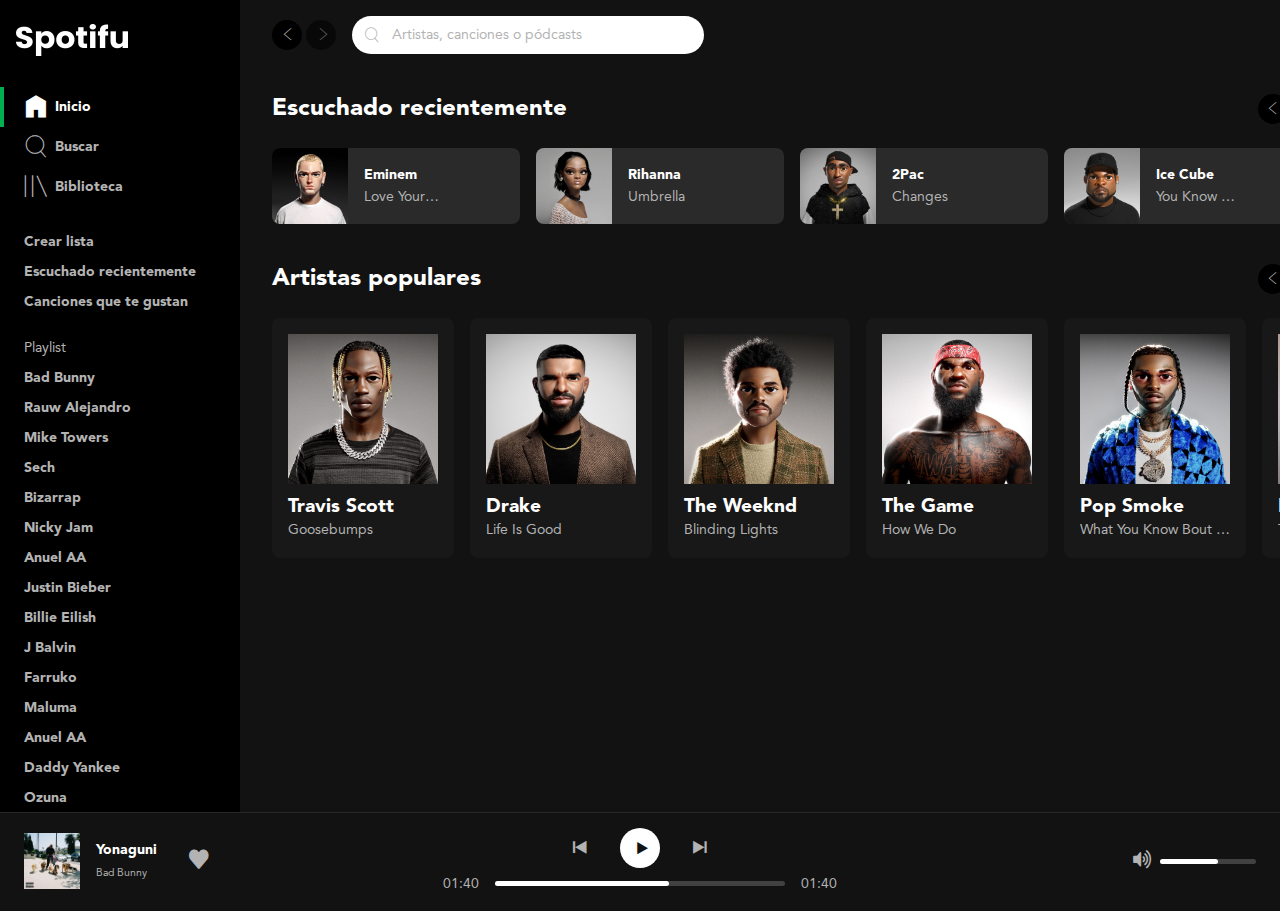
==== index.html @ ea4e6203 "Add files via upload" ====
<!DOCTYPE html>
<html lang="en">
    <head>
        <meta charset="UTF-8">
        <meta http-equiv="X-UA-Compatible" content="IE=edge">
        <meta name="viewport" content="width=device-width, initial-scale=1.0">
        <link rel="stylesheet" href="./css/index.css">
        <title>Spotify</title>
        <!-- opengraf -->
        <!-- logo favicon -->
    </head>
<body class="body">
    <div class="layout">
        <div class="layout-block">
            <div class="layout-sidebar">
                <div class="sidebar">
                    <header class="logo" role="banner">
                        <a href="/" aria-current="page">
                            <img src="./images/spotifu-logo.png" class="logo-image" width="112" height="32px" alt="Logo de Spotifu">
                        </a>
                    </header>
                
                    <nav class="menu" aria-label="Principal">
                        <ul class="menu-list">
                            <li class="menuItem is-active">
                                <a href="/" class="link" aria-current="page">
                                    <i class="icon-home" aria-hidden="true"></i>
                                    <span>Inicio</span>
                                </a>
                            </li>
                            <li class="menuItem">
                                <a href="/" class="link" aria-current="page">
                                    <i class="icon-search" aria-hidden="true"></i>
                                    <span>Buscar</span>
                                </a>
                            </li>
                            <li class="menuItem">
                                <a href="/" class="link" aria-current="page">
                                    <i class="icon-library" aria-hidden="true"></i>
                                    <span>Biblioteca</span>
                                </a>
                            </li>
                        </ul>
                    </nav>
                
                    <nav class="list" aria-labelledby="library-navigation">
                        <!-- <h2 class="list-title" id="library-navigation">Tu biblioteca</h2> -->
                        <ul class="list-content">
                            <li class="list-item"><span class="ellipsis"><a class="link" href="#">Crear lista</a></span></li>
                            <li class="list-item"><span class="ellipsis"><a class="link" href="#">Escuchado recientemente</a></span></li>
                            <li class="list-item"><span class="ellipsis"><a class="link" href="#">Canciones que te gustan</a></span></li>
                        </ul>
                    </nav>
                
                    <nav class="list" aria-labelledby="playlist-navigation">
                        <h2 class="list-title" id="playlist-navigation">Playlist</h2>
                        <ul class="list-content">
                            <li class="list-item"><span class="ellipsis"><a class="link" href="#">Bad Bunny</a></span></li>
                            <li class="list-item"><span class="ellipsis"><a class="link" href="#">Rauw Alejandro</a></span></li>
                            <li class="list-item"><span class="ellipsis"><a class="link" href="#">Mike Towers</a></span></li>
                            <li class="list-item"><span class="ellipsis"><a class="link" href="#">Sech</a></span></li>
                            <li class="list-item"><span class="ellipsis"><a class="link" href="#">Bizarrap</a></span></li>
                            <li class="list-item"><span class="ellipsis"><a class="link" href="#">Nicky Jam</a></span></li>
                            <li class="list-item"><span class="ellipsis"><a class="link" href="#">Anuel AA</a></span></li>
                            <li class="list-item"><span class="ellipsis"><a class="link" href="#">Justin Bieber</a></span></li>
                            <li class="list-item"><span class="ellipsis"><a class="link" href="#">Billie Eilish</a></span></li>
                            <li class="list-item"><span class="ellipsis"><a class="link" href="#">J Balvin</a></span></li>
                            <li class="list-item"><span class="ellipsis"><a class="link" href="#">Farruko</a></span></li>
                            <li class="list-item"><span class="ellipsis"><a class="link" href="#">Maluma</a></span></li>
                            <li class="list-item"><span class="ellipsis"><a class="link" href="#">Anuel AA</a></span></li>
                            <li class="list-item"><span class="ellipsis"><a class="link" href="#">Daddy Yankee</a></span></li>
                            <li class="list-item"><span class="ellipsis"><a class="link" href="#">Ozuna</a></span></li>
                            <li class="list-item"><span class="ellipsis"><a class="link" href="#">Karol G</a></span></li>
                            <li class="list-item"><span class="ellipsis"><a class="link" href="#">Arcangel</a></span></li>
                        </ul>
                    </nav>
                </div>     
            </div>

            <div class="layout-page">
                <div class="page">
                    <div class="sticky">
                        <div class="page-block">
                            <header class="header" aria-label="Barra superior y menu del usuario">        
                                <div class="navigation">
                                    <button class="navigation-prev" aria-label="Volver" title="Volver">
                                        <i class="icon-arrowLeft" aria-hidden="true"></i>
                                    </button>
                                    <button class="navigation-next" disabled aria-label="Avanzar" title="Avanzar">
                                        <i class="icon-arrowRight" aria-hidden="true"></i>
                                    </button>
                                </div>
                            
                                <form class="search" action="" role="search" aria-label="Artistas, canciones o pódcasts">
                                    <i class="icon-search" aria-hidden="true"></i>
                                    <!-- <label for="search">Buscar</label> -->
                                    <input id="search" type="search" placeholder="Artistas, canciones o pódcasts">
                                </form>
                            </header>
                        </div>
                    </div>
            
                    <main class="page-block">
                        <section class="playlistList" aria-labelledby="region1">
                            <div class="playlistList-top">
                                <h2 class="playlistList-title" id="region1">Escuchado recientemente</h2>
                                <div class="navigation">
                                    <button class="navigation-prev" aria-label="Volver" title="Volver">
                                        <i class="icon-arrowLeft" aria-hidden="true"></i>
                                    </button>
                                    <button class="navigation-next" disabled aria-label="Avanzar" title="Avanzar">
                                        <i class="icon-arrowRight" aria-hidden="true"></i>
                                    </button>
                                </div>
                            </div>
                            <div class="playlistList-container">
                                <div class="playlistB">
                                    <div class="playlistB-cover">
                                        <img src="./images/eminem.jpg" width="76px" height="76px" alt="Travis Scott">
                                    </div>
                                    <div class="playlistB-details">
                                        <div class="playlistB-information">
                                            <h3 class="playlistB-title">Eminem</h3>
                                            <h4 class="playlistB-description">Love Yourself</h4>
                                        </div>
                                        <div class="playlistB-control">
                                            <button class="buttonIcon is-green" aria-label="Reproducir" title="Reproducir">
                                                <i class="icon-play" aria-hidden="true"></i>
                                            </button>
                                        </div>
                                    </div>
                                </div>
                                
                                <div class="playlistB">
                                    <div class="playlistB-cover">
                                        <img src="./images/rihanna.jpg" width="76px" height="76px" alt="Travis Scott">
                                    </div>
                                    <div class="playlistB-details">
                                        <div class="playlistB-information">
                                            <h3 class="playlistB-title">Rihanna</h3>
                                            <h4 class="playlistB-description">Umbrella</h4>
                                        </div>
                                        <div class="playlistB-control">
                                            <button class="buttonIcon is-green" aria-label="Reproducir" title="Reproducir">
                                                <i class="icon-play" aria-hidden="true"></i>
                                            </button>
                                        </div>
                                    </div>
                                </div>
                    
                                <div class="playlistB">
                                    <div class="playlistB-cover">
                                        <img src="./images/tupac.jpg" width="76px" height="76px" alt="Travis Scott">
                                    </div>
                                    <div class="playlistB-details">
                                        <div class="playlistB-information">
                                            <h3 class="playlistB-title">2Pac</h3>
                                            <h4 class="playlistB-description">Changes</h4>
                                        </div>
                                        <div class="playlistB-control">
                                            <button class="buttonIcon is-green" aria-label="Reproducir" title="Reproducir">
                                                <i class="icon-play" aria-hidden="true"></i>
                                            </button>
                                        </div>
                                    </div>
                                </div>
                    
                                <div class="playlistB">
                                    <div class="playlistB-cover">
                                        <img src="./images/ice-cube.jpg" width="76px" height="76px" alt="Travis Scott">
                                    </div>
                                    <div class="playlistB-details">
                                        <div class="playlistB-information">
                                            <h3 class="playlistB-title">Ice Cube</h3>
                                            <h4 class="playlistB-description">You Know We Do It</h4>
                                        </div>
                                        <div class="playlistB-control">
                                            <button class="buttonIcon is-green" aria-label="Reproducir" title="Reproducir">
                                                <i class="icon-play" aria-hidden="true"></i>
                                            </button>
                                        </div>
                                    </div>
                                </div>
                    
                                <div class="playlistB">
                                    <div class="playlistB-cover">
                                        <img src="./images/kendrick-lamar.jpg" width="76px" height="76px" alt="Travis Scott">
                                    </div>
                                    <div class="playlistB-details">
                                        <div class="playlistB-information">
                                            <h3 class="playlistB-title">Kendrick Lamar</h3>
                                            <h4 class="playlistB-description">All The Stars</h4>
                                        </div>
                                        <div class="playlistB-control">
                                            <button class="buttonIcon is-green" aria-label="Reproducir" title="Reproducir">
                                                <i class="icon-play" aria-hidden="true"></i>
                                            </button>
                                        </div>
                                    </div>
                                </div>
                            </div>
                        </section>
                    
                        <section class="playlistList" aria-labelledby="region2">
                            <div class="playlistList-top">
                                <h2 class="playlistList-title" id="region2">Artistas populares</h2>
                                <div class="navigation">
                                    <button class="navigation-prev" aria-label="Volver" title="Volver">
                                        <i class="icon-arrowLeft" aria-hidden="true"></i>
                                    </button>
                                    <button class="navigation-next" disabled aria-label="Avanzar" title="Avanzar">
                                        <i class="icon-arrowRight" aria-hidden="true"></i>
                                    </button>
                                </div>
                            </div>
                            <div class="playlistList-container">
                                <div class="playlistA">
                                    <div class="playlistA-cover">
                                        <img src="./images/travis-scott.jpg" width="150px" height="150px" alt="Travis Scott">
                                        <button class="buttonIcon is-green" aria-label="Reproducir" title="Reproducir">
                                            <i class="icon-play" aria-hidden="true"></i>
                                        </button>
                                    </div>
                                    <h3 class="playlistA-title">Travis Scott</h3>
                                    <h4 class="playlistA-description">Goosebumps</h4>
                                </div>
                                
                                <div class="playlistA">
                                    <div class="playlistA-cover">
                                        <img src="./images/drake.jpg" width="150px" height="150px" alt="Travis Scott">
                                        <button class="buttonIcon is-green" aria-label="Reproducir" title="Reproducir">
                                            <i class="icon-play" aria-hidden="true"></i>
                                        </button>
                                    </div>
                                    <h3 class="playlistA-title">Drake</h3>
                                    <h4 class="playlistA-description">Life Is Good</h4>
                                </div>
                    
                                <div class="playlistA">
                                    <div class="playlistA-cover">
                                        <img src="./images/the-weeknd.jpg" width="150px" height="150px" alt="Travis Scott">
                                        <button class="buttonIcon is-green" aria-label="Reproducir" title="Reproducir">
                                            <i class="icon-play" aria-hidden="true"></i>
                                        </button>
                                    </div>
                                    <h3 class="playlistA-title">The Weeknd</h3>
                                    <h4 class="playlistA-description">Blinding Lights</h4>
                                </div>
                    
                                <div class="playlistA">
                                    <div class="playlistA-cover">
                                        <img src="./images/the-game.jpg" width="150px" height="150px" alt="Travis Scott">
                                        <button class="buttonIcon is-green" aria-label="Reproducir" title="Reproducir">
                                            <i class="icon-play" aria-hidden="true"></i>
                                        </button>
                                    </div>
                                    <h3 class="playlistA-title">The Game</h3>
                                    <h4 class="playlistA-description">How We Do</h4>
                                </div>
                    
                                <div class="playlistA">
                                    <div class="playlistA-cover">
                                        <img src="./images/pop-smoke.jpg" width="150px" height="150px" alt="Travis Scott">
                                        <button class="buttonIcon is-green" aria-label="Reproducir" title="Reproducir">
                                            <i class="icon-play" aria-hidden="true"></i>
                                        </button>
                                    </div>
                                    <h3 class="playlistA-title">Pop Smoke</h3>
                                    <h4 class="playlistA-description">What You Know Bout Love</h4>
                                </div>
                    
                                <div class="playlistA">
                                    <div class="playlistA-cover">
                                        <img src="./images/nicki-minaj.jpg" width="150px" height="150px" alt="Travis Scott">
                                        <button class="buttonIcon is-green" aria-label="Reproducir" title="Reproducir">
                                            <i class="icon-play" aria-hidden="true"></i>
                                        </button>
                                    </div>
                                    <h3 class="playlistA-title">Nicki Minaj</h3>
                                    <h4 class="playlistA-description">Tusa</h4>
                                </div>
                    
                                <div class="playlistA">
                                    <div class="playlistA-cover">
                                        <img src="./images/j-cole.jpg" width="150px" height="150px" alt="Travis Scott">
                                        <button class="buttonIcon is-green" aria-label="Reproducir" title="Reproducir">
                                            <i class="icon-play" aria-hidden="true"></i>
                                        </button>
                                    </div>
                                    <h3 class="playlistA-title">J. Cole</h3>
                                    <h4 class="playlistA-description">No Role Modelz</h4>
                                </div>
                    
                    
                            </div>
                        </section>
                    </main>
                </div>            
            </div>
        </div>

        <div class="layout-block">
            <footer class="layout-bottom">
                <div class="player">
                    <div class="player-nowPlaying">
                        <div class="nowPlaying">
                            <div class="nowPlaying-cover">
                                <img src="./images/Yonaguni.png" alt="Portada de Yonaguni de Badd Bunny" title="Portada de Yonaguni de Badd Bunny">
                            </div>
                            <div class="nowPlaying-details">
                                <div class="nowPlaying-description">
                                    <a href="#song" class="nowPlaying-title">Yonaguni</a>
                                    <a href="#artist" class="nowPlaying-artist">Bad Bunny</a>
                                </div>
                                <div class="nowPlaying-actions">
                                    <button class="player-control" role="switch" aria-checked="false" aria-label="Guardar en tus me gustas" title="Guardar en tus me gustas">
                                    <i class="icon-heart" aria-hidden="true"></i>
                                </div>
                            </div>
                        </div>
                    </div>
        
                    <div class="player-playerControls">
                        <div class="playerControls">
                            <div class="playerControls-buttons" aria-label="Controles de reproduccion">
                                <button class="buttonIcon" aria-label="Anterior" title="Anterior">
                                    <i class="icon-prev" aria-hidden="true"></i>
                                </button>
                                <button class="buttonIcon is-white" aria-label="Reproducir" title="Reproducir">
                                    <i class="icon-play" aria-hidden="true"></i>
                                </button>
                                <button class="buttonIcon" aria-label="Siguiente" title="Siguiente">
                                    <i class="icon-next" aria-hidden="true"></i>
                                </button>
                            </div>
                            <div class="playerPlayback">
                                <span class="playerPlayback-progresTime">01:40</span>
                                <div class="playerPlayback-slider">
                                    <div class="slider">
                                        <div class="slider-progress">
                                            <button class="slider-button" aria-label="Controlar el progreso de la reproduccion"></button>
                                        </div>
                                    </div>
                                </div>
                                <span class="playerPlayback-progresTime">01:40</span>
                            </div>
                        </div>
                    </div>
        
                    <div class="player-playerVolume">
                        <div class="playerVolume">
                            <button class="player-control" aria-label="Silenciar" aria-describedby="volumen-icon">
                            <i class="icon-volumeUp" id="volumen-icon" role="presentation" aria-label="Volumen alto"></i>
                            </button>
                            <div class="playerVolume-slider">
                                <div class="slider">
                                    <div class="slider-progress">
                                        <button class="slider-button" aria-label="Controlar el progreso de la reproduccion"></button>
                                    </div>
                                </div>
                            </div>
                        </div>
                    </div>
                </div>
            </footer>
        </div>
    </div>
</body>
</html>
---- css/index.css ----
@import url(./icons.css);
@import url(./fonts.css);
@import url(./body.css);
@import url(./link.css);
@import url(./button-icon.css);
@import url(./sidebar.css);
@import url(./player.css);
@import url(./page.css);
@import url(./layout.css);
@import url(./scrollbar.css);




:root {
    font-size: 16px;
    --green: #00b050; 
    --white: #ffffff; 
    --gray10: #b3b3b3; 
    --gray20: #737373; 
    --gray30: #282828; 
    --gray40: #181818; 
    --gray50: #121212; 
    --gray60: #000000;
    --FontFamily: Avenir, Helvetica, Sans-serif;
    --headline1: bold 2rem/normal var(--FontFamily); 
    --headline2: bold 1.5rem/1.75rem var(--FontFamily); 
    /* --subtitle2: roman 0.75rem/normal var(--baseFontFamily);  */
    --basefont-bold: bold 0.875rem/1.375rem var(--FontFamily); 
    --basefont-normal: normal 0.875rem/1.375rem var(--FontFamily); 
    --basefont-small: normal 0.65625rem/normal var(--FontFamily); 
    --button: bold 0.875rem/1rem var(--FontFamily); 
    ;   
}
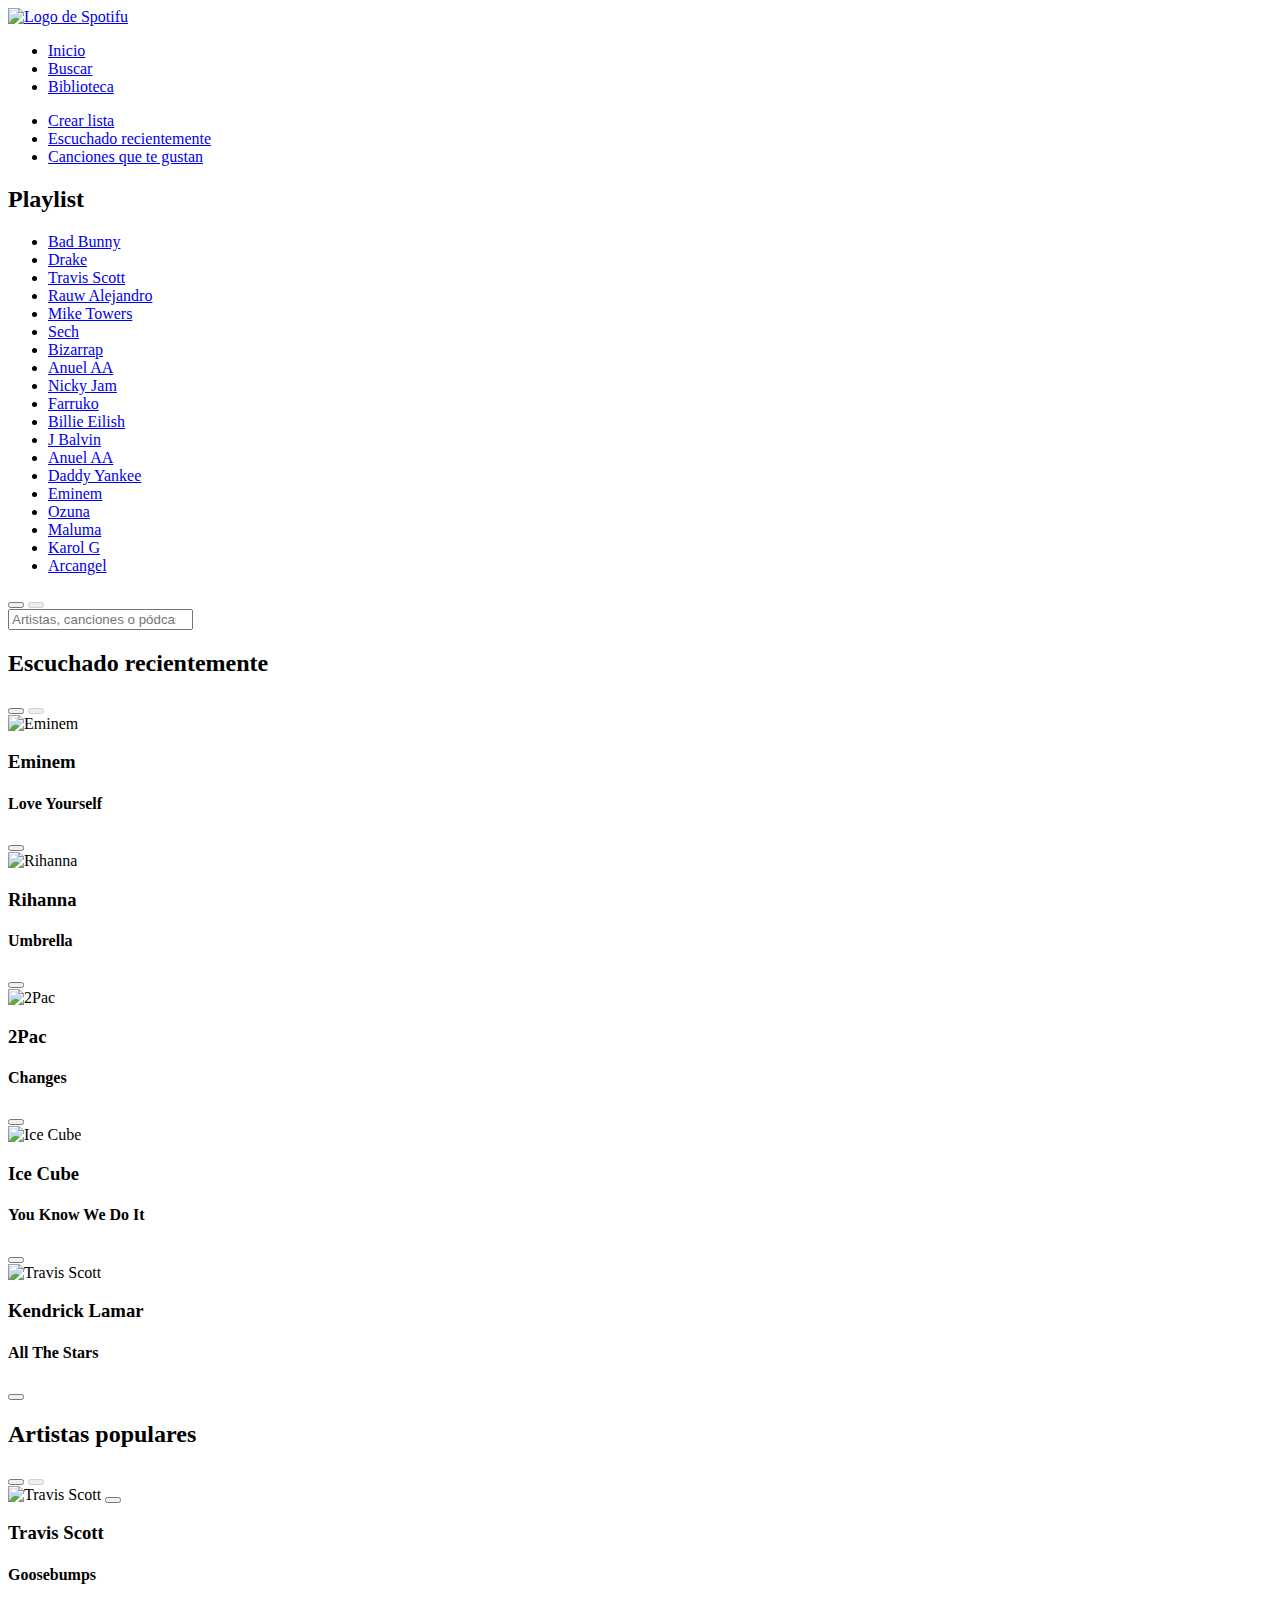
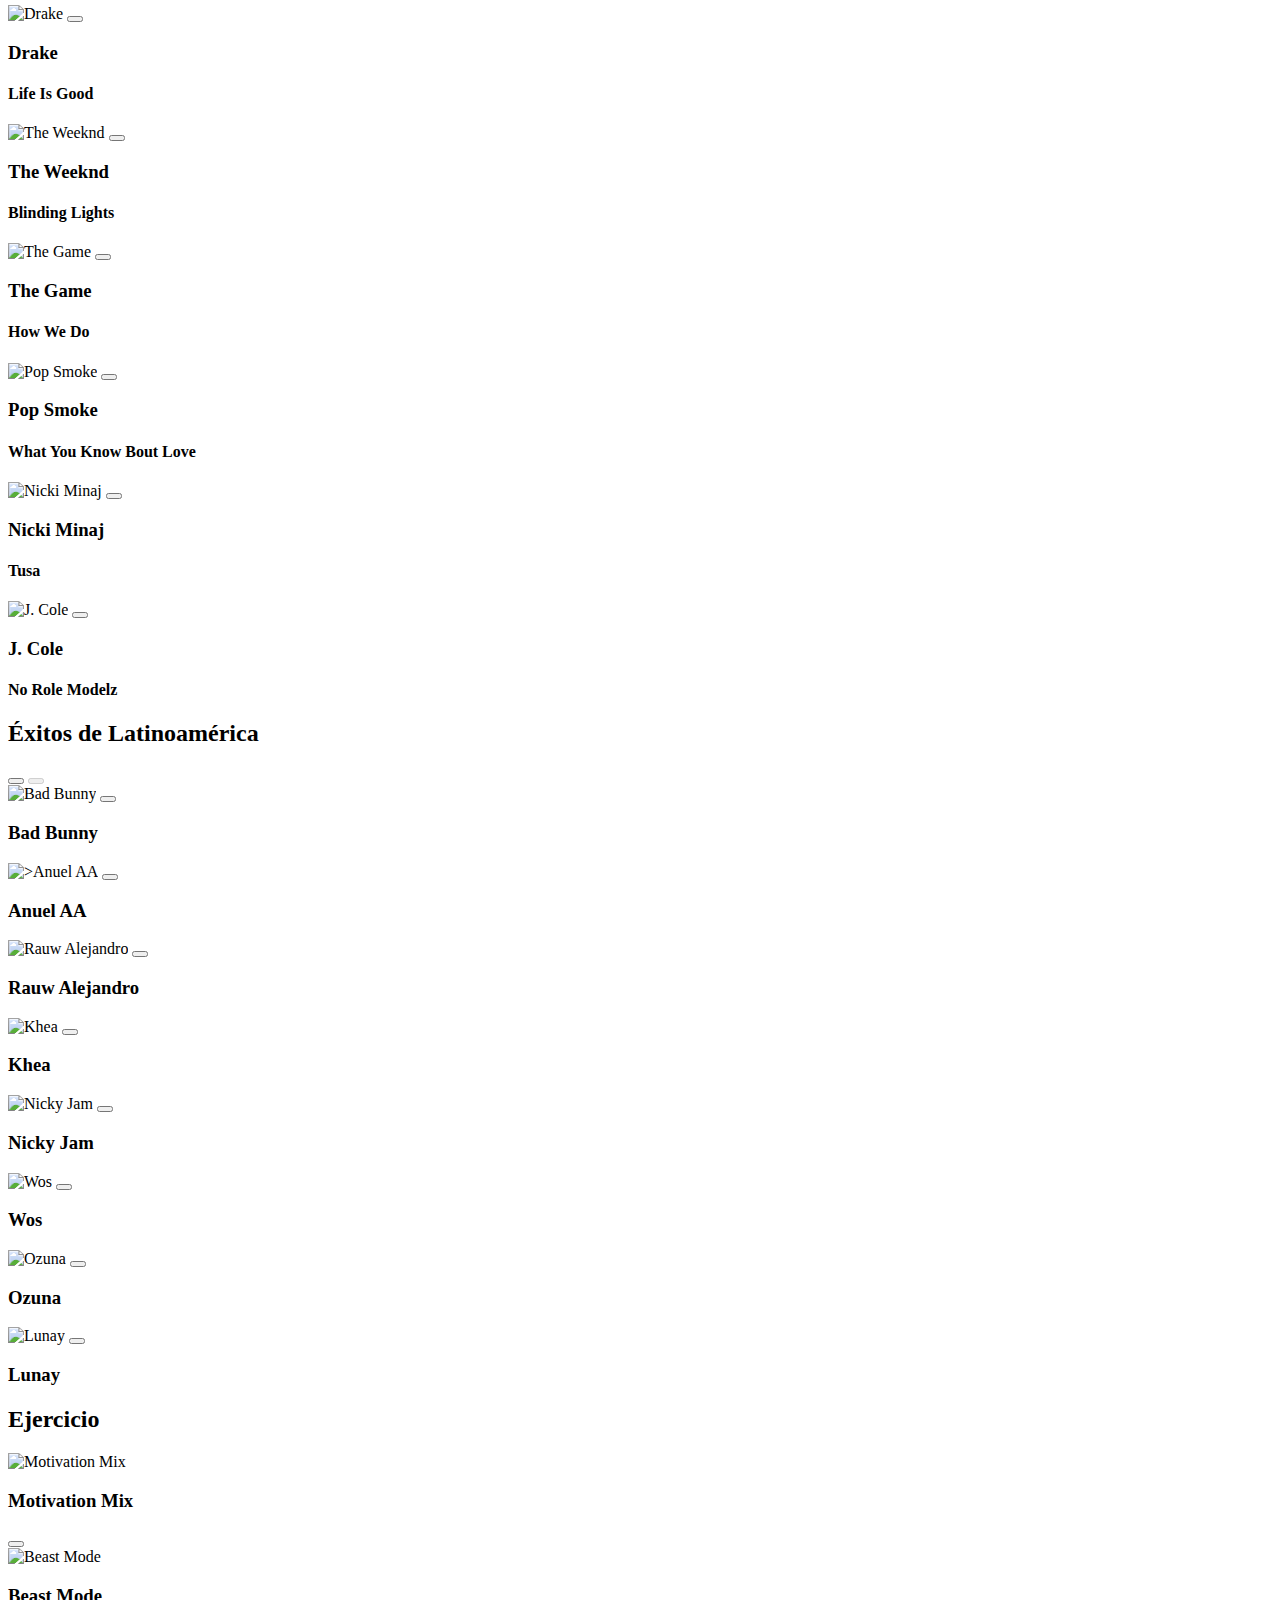
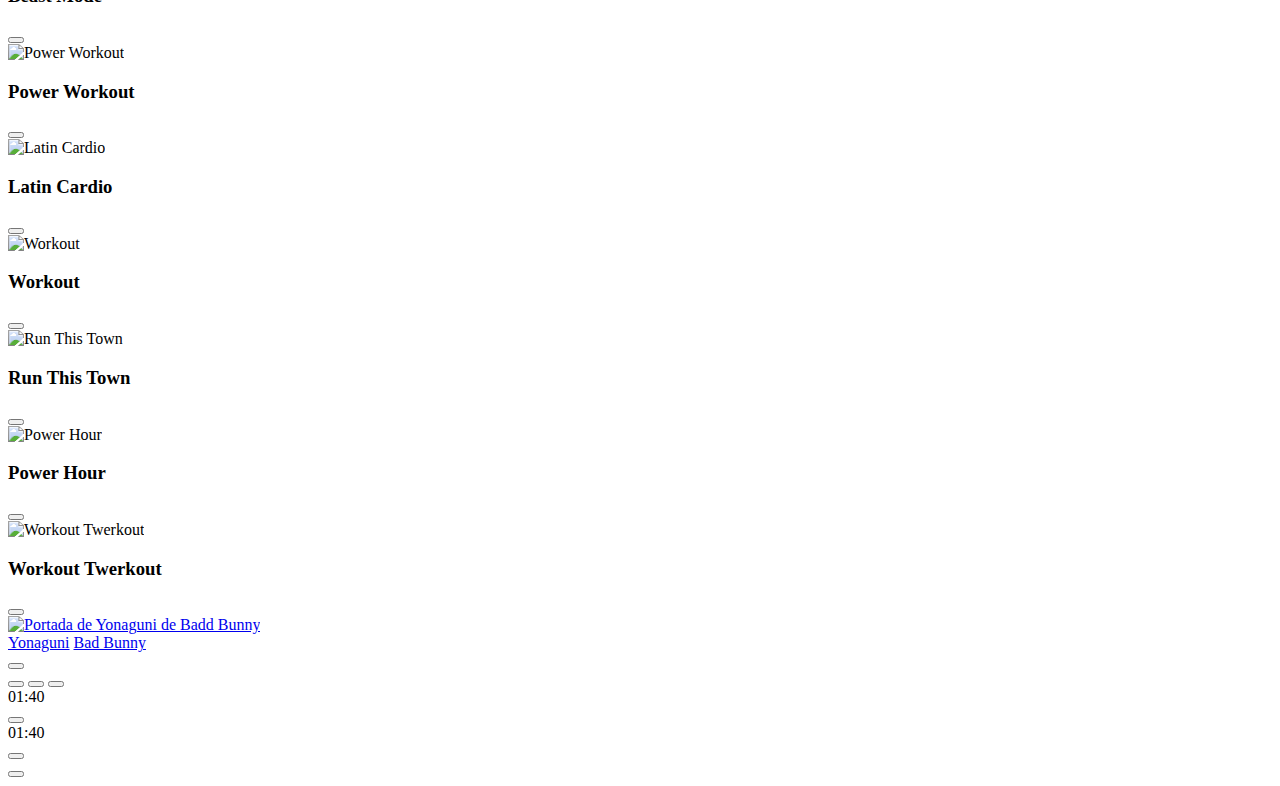
==== commit 3e10f7cd: "Add files via upload" ====
--- a/index.html
+++ b/index.html
@@ -1,14 +1,18 @@
 <!DOCTYPE html>
-<html lang="en">
-    <head>
-        <meta charset="UTF-8">
-        <meta http-equiv="X-UA-Compatible" content="IE=edge">
-        <meta name="viewport" content="width=device-width, initial-scale=1.0">
-        <link rel="stylesheet" href="./css/index.css">
-        <title>Spotify</title>
-        <!-- opengraf -->
-        <!-- logo favicon -->
-    </head>
+<html lang="es">
+<head>
+    <meta charset="UTF-8">
+    <meta http-equiv="X-UA-Compatible" content="IE=edge">
+    <meta name="viewport" content="width=device-width, initial-scale=1.0">
+    <link rel="stylesheet" href="./css/index.css">
+    <title>Spotifu</title>
+    <meta name="author" content="Alexis Paez">
+    <meta property="og:title" content="Mi proyecto del curso Flexbox Layout y Componentes">
+    <meta property="og:type" content="website">
+    <meta property="og:url" content="https://alexispaez11.github.io/Flexbox-Layout/">
+    <meta property="og:description" content="Todo lo que  necesitas saber sobre Flex y lo necesario de Accesibilidad" />
+    <link rel="icon" href="./images/spotify.png" sizes="32x32" type="image/png">
+</head>
 <body class="body">
     <div class="layout">
         <div class="layout-block">
@@ -23,19 +27,19 @@
                     <nav class="menu" aria-label="Principal">
                         <ul class="menu-list">
                             <li class="menuItem is-active">
-                                <a href="/" class="link" aria-current="page">
+                                <a href="index.html" class="link" aria-current="page">
                                     <i class="icon-home" aria-hidden="true"></i>
                                     <span>Inicio</span>
                                 </a>
                             </li>
                             <li class="menuItem">
-                                <a href="/" class="link" aria-current="page">
+                                <a href="index.html" class="link" aria-current="page">
                                     <i class="icon-search" aria-hidden="true"></i>
                                     <span>Buscar</span>
                                 </a>
                             </li>
                             <li class="menuItem">
-                                <a href="/" class="link" aria-current="page">
+                                <a href="playlist.html" class="link" aria-current="page">
                                     <i class="icon-library" aria-hidden="true"></i>
                                     <span>Biblioteca</span>
                                 </a>
@@ -44,7 +48,6 @@
                     </nav>
                 
                     <nav class="list" aria-labelledby="library-navigation">
-                        <!-- <h2 class="list-title" id="library-navigation">Tu biblioteca</h2> -->
                         <ul class="list-content">
                             <li class="list-item"><span class="ellipsis"><a class="link" href="#">Crear lista</a></span></li>
                             <li class="list-item"><span class="ellipsis"><a class="link" href="#">Escuchado recientemente</a></span></li>
@@ -56,20 +59,22 @@
                         <h2 class="list-title" id="playlist-navigation">Playlist</h2>
                         <ul class="list-content">
                             <li class="list-item"><span class="ellipsis"><a class="link" href="#">Bad Bunny</a></span></li>
+                            <li class="list-item"><span class="ellipsis"><a class="link" href="#">Drake</a></span></li>
+                            <li class="list-item"><span class="ellipsis"><a class="link" href="#">Travis Scott</a></span></li>
                             <li class="list-item"><span class="ellipsis"><a class="link" href="#">Rauw Alejandro</a></span></li>
                             <li class="list-item"><span class="ellipsis"><a class="link" href="#">Mike Towers</a></span></li>
                             <li class="list-item"><span class="ellipsis"><a class="link" href="#">Sech</a></span></li>
                             <li class="list-item"><span class="ellipsis"><a class="link" href="#">Bizarrap</a></span></li>
+                            <li class="list-item"><span class="ellipsis"><a class="link" href="#">Anuel AA</a></span></li>
                             <li class="list-item"><span class="ellipsis"><a class="link" href="#">Nicky Jam</a></span></li>
-                            <li class="list-item"><span class="ellipsis"><a class="link" href="#">Anuel AA</a></span></li>
-                            <li class="list-item"><span class="ellipsis"><a class="link" href="#">Justin Bieber</a></span></li>
+                            <li class="list-item"><span class="ellipsis"><a class="link" href="#">Farruko</a></span></li>
                             <li class="list-item"><span class="ellipsis"><a class="link" href="#">Billie Eilish</a></span></li>
                             <li class="list-item"><span class="ellipsis"><a class="link" href="#">J Balvin</a></span></li>
-                            <li class="list-item"><span class="ellipsis"><a class="link" href="#">Farruko</a></span></li>
-                            <li class="list-item"><span class="ellipsis"><a class="link" href="#">Maluma</a></span></li>
                             <li class="list-item"><span class="ellipsis"><a class="link" href="#">Anuel AA</a></span></li>
                             <li class="list-item"><span class="ellipsis"><a class="link" href="#">Daddy Yankee</a></span></li>
+                            <li class="list-item"><span class="ellipsis"><a class="link" href="#">Eminem</a></span></li>
                             <li class="list-item"><span class="ellipsis"><a class="link" href="#">Ozuna</a></span></li>
+                            <li class="list-item"><span class="ellipsis"><a class="link" href="#">Maluma</a></span></li>
                             <li class="list-item"><span class="ellipsis"><a class="link" href="#">Karol G</a></span></li>
                             <li class="list-item"><span class="ellipsis"><a class="link" href="#">Arcangel</a></span></li>
                         </ul>
@@ -77,7 +82,7 @@
                 </div>     
             </div>
 
-            <div class="layout-page">
+            <div class="layout-main">
                 <div class="page">
                     <div class="sticky">
                         <div class="page-block">
@@ -113,94 +118,97 @@
                                     </button>
                                 </div>
                             </div>
-                            <div class="playlistList-container">
-                                <div class="playlistB">
-                                    <div class="playlistB-cover">
-                                        <img src="./images/eminem.jpg" width="76px" height="76px" alt="Travis Scott">
-                                    </div>
-                                    <div class="playlistB-details">
-                                        <div class="playlistB-information">
-                                            <h3 class="playlistB-title">Eminem</h3>
-                                            <h4 class="playlistB-description">Love Yourself</h4>
-                                        </div>
-                                        <div class="playlistB-control">
-                                            <button class="buttonIcon is-green" aria-label="Reproducir" title="Reproducir">
-                                                <i class="icon-play" aria-hidden="true"></i>
-                                            </button>
-                                        </div>
-                                    </div>
-                                </div>
-                                
-                                <div class="playlistB">
-                                    <div class="playlistB-cover">
-                                        <img src="./images/rihanna.jpg" width="76px" height="76px" alt="Travis Scott">
-                                    </div>
-                                    <div class="playlistB-details">
-                                        <div class="playlistB-information">
-                                            <h3 class="playlistB-title">Rihanna</h3>
-                                            <h4 class="playlistB-description">Umbrella</h4>
-                                        </div>
-                                        <div class="playlistB-control">
-                                            <button class="buttonIcon is-green" aria-label="Reproducir" title="Reproducir">
-                                                <i class="icon-play" aria-hidden="true"></i>
-                                            </button>
-                                        </div>
-                                    </div>
-                                </div>
-                    
-                                <div class="playlistB">
-                                    <div class="playlistB-cover">
-                                        <img src="./images/tupac.jpg" width="76px" height="76px" alt="Travis Scott">
-                                    </div>
-                                    <div class="playlistB-details">
-                                        <div class="playlistB-information">
-                                            <h3 class="playlistB-title">2Pac</h3>
-                                            <h4 class="playlistB-description">Changes</h4>
-                                        </div>
-                                        <div class="playlistB-control">
-                                            <button class="buttonIcon is-green" aria-label="Reproducir" title="Reproducir">
-                                                <i class="icon-play" aria-hidden="true"></i>
-                                            </button>
-                                        </div>
-                                    </div>
-                                </div>
-                    
-                                <div class="playlistB">
-                                    <div class="playlistB-cover">
-                                        <img src="./images/ice-cube.jpg" width="76px" height="76px" alt="Travis Scott">
-                                    </div>
-                                    <div class="playlistB-details">
-                                        <div class="playlistB-information">
-                                            <h3 class="playlistB-title">Ice Cube</h3>
-                                            <h4 class="playlistB-description">You Know We Do It</h4>
-                                        </div>
-                                        <div class="playlistB-control">
-                                            <button class="buttonIcon is-green" aria-label="Reproducir" title="Reproducir">
-                                                <i class="icon-play" aria-hidden="true"></i>
-                                            </button>
-                                        </div>
-                                    </div>
-                                </div>
-                    
-                                <div class="playlistB">
-                                    <div class="playlistB-cover">
-                                        <img src="./images/kendrick-lamar.jpg" width="76px" height="76px" alt="Travis Scott">
-                                    </div>
-                                    <div class="playlistB-details">
-                                        <div class="playlistB-information">
-                                            <h3 class="playlistB-title">Kendrick Lamar</h3>
-                                            <h4 class="playlistB-description">All The Stars</h4>
-                                        </div>
-                                        <div class="playlistB-control">
-                                            <button class="buttonIcon is-green" aria-label="Reproducir" title="Reproducir">
-                                                <i class="icon-play" aria-hidden="true"></i>
-                                            </button>
+
+                            <div class="playlist-container">
+                                <div class="playlistList-container">
+                                    <div class="playlistB">
+                                        <div class="playlistB-cover">
+                                            <img src="./images/eminem.jpg" width="76px" height="76px" alt="Eminem">
+                                        </div>
+                                        <div class="playlistB-details">
+                                            <div class="playlistB-information">
+                                                <h3 class="playlistB-title">Eminem</h3>
+                                                <h4 class="playlistB-description">Love Yourself</h4>
+                                            </div>
+                                            <div class="playlistB-control">
+                                                <button class="buttonIcon is-green" aria-label="Reproducir" title="Reproducir">
+                                                    <i class="icon-play" aria-hidden="true"></i>
+                                                </button>
+                                            </div>
+                                        </div>
+                                    </div>
+                                    
+                                    <div class="playlistB">
+                                        <div class="playlistB-cover">
+                                            <img src="./images/rihanna.jpg" width="76px" height="76px" alt="Rihanna">
+                                        </div>
+                                        <div class="playlistB-details">
+                                            <div class="playlistB-information">
+                                                <h3 class="playlistB-title">Rihanna</h3>
+                                                <h4 class="playlistB-description">Umbrella</h4>
+                                            </div>
+                                            <div class="playlistB-control">
+                                                <button class="buttonIcon is-green" aria-label="Reproducir" title="Reproducir">
+                                                    <i class="icon-play" aria-hidden="true"></i>
+                                                </button>
+                                            </div>
+                                        </div>
+                                    </div>
+                        
+                                    <div class="playlistB">
+                                        <div class="playlistB-cover">
+                                            <img src="./images/tupac.jpg" width="76px" height="76px" alt="2Pac">
+                                        </div>
+                                        <div class="playlistB-details">
+                                            <div class="playlistB-information">
+                                                <h3 class="playlistB-title">2Pac</h3>
+                                                <h4 class="playlistB-description">Changes</h4>
+                                            </div>
+                                            <div class="playlistB-control">
+                                                <button class="buttonIcon is-green" aria-label="Reproducir" title="Reproducir">
+                                                    <i class="icon-play" aria-hidden="true"></i>
+                                                </button>
+                                            </div>
+                                        </div>
+                                    </div>
+                        
+                                    <div class="playlistB">
+                                        <div class="playlistB-cover">
+                                            <img src="./images/ice-cube.jpg" width="76px" height="76px" alt="Ice Cube">
+                                        </div>
+                                        <div class="playlistB-details">
+                                            <div class="playlistB-information">
+                                                <h3 class="playlistB-title">Ice Cube</h3>
+                                                <h4 class="playlistB-description">You Know We Do It</h4>
+                                            </div>
+                                            <div class="playlistB-control">
+                                                <button class="buttonIcon is-green" aria-label="Reproducir" title="Reproducir">
+                                                    <i class="icon-play" aria-hidden="true"></i>
+                                                </button>
+                                            </div>
+                                        </div>
+                                    </div>
+                        
+                                    <div class="playlistB">
+                                        <div class="playlistB-cover">
+                                            <img src="./images/kendrick-lamar.jpg" width="76px" height="76px" alt="Travis Scott">
+                                        </div>
+                                        <div class="playlistB-details">
+                                            <div class="playlistB-information">
+                                                <h3 class="playlistB-title">Kendrick Lamar</h3>
+                                                <h4 class="playlistB-description">All The Stars</h4>
+                                            </div>
+                                            <div class="playlistB-control">
+                                                <button class="buttonIcon is-green" aria-label="Reproducir" title="Reproducir">
+                                                    <i class="icon-play" aria-hidden="true"></i>
+                                                </button>
+                                            </div>
                                         </div>
                                     </div>
                                 </div>
                             </div>
                         </section>
-                    
+                        
                         <section class="playlistList" aria-labelledby="region2">
                             <div class="playlistList-top">
                                 <h2 class="playlistList-title" id="region2">Artistas populares</h2>
@@ -213,85 +221,348 @@
                                     </button>
                                 </div>
                             </div>
-                            <div class="playlistList-container">
-                                <div class="playlistA">
-                                    <div class="playlistA-cover">
-                                        <img src="./images/travis-scott.jpg" width="150px" height="150px" alt="Travis Scott">
-                                        <button class="buttonIcon is-green" aria-label="Reproducir" title="Reproducir">
-                                            <i class="icon-play" aria-hidden="true"></i>
-                                        </button>
-                                    </div>
-                                    <h3 class="playlistA-title">Travis Scott</h3>
-                                    <h4 class="playlistA-description">Goosebumps</h4>
-                                </div>
-                                
-                                <div class="playlistA">
-                                    <div class="playlistA-cover">
-                                        <img src="./images/drake.jpg" width="150px" height="150px" alt="Travis Scott">
-                                        <button class="buttonIcon is-green" aria-label="Reproducir" title="Reproducir">
-                                            <i class="icon-play" aria-hidden="true"></i>
-                                        </button>
-                                    </div>
-                                    <h3 class="playlistA-title">Drake</h3>
-                                    <h4 class="playlistA-description">Life Is Good</h4>
-                                </div>
-                    
-                                <div class="playlistA">
-                                    <div class="playlistA-cover">
-                                        <img src="./images/the-weeknd.jpg" width="150px" height="150px" alt="Travis Scott">
-                                        <button class="buttonIcon is-green" aria-label="Reproducir" title="Reproducir">
-                                            <i class="icon-play" aria-hidden="true"></i>
-                                        </button>
-                                    </div>
-                                    <h3 class="playlistA-title">The Weeknd</h3>
-                                    <h4 class="playlistA-description">Blinding Lights</h4>
-                                </div>
-                    
-                                <div class="playlistA">
-                                    <div class="playlistA-cover">
-                                        <img src="./images/the-game.jpg" width="150px" height="150px" alt="Travis Scott">
-                                        <button class="buttonIcon is-green" aria-label="Reproducir" title="Reproducir">
-                                            <i class="icon-play" aria-hidden="true"></i>
-                                        </button>
-                                    </div>
-                                    <h3 class="playlistA-title">The Game</h3>
-                                    <h4 class="playlistA-description">How We Do</h4>
-                                </div>
-                    
-                                <div class="playlistA">
-                                    <div class="playlistA-cover">
-                                        <img src="./images/pop-smoke.jpg" width="150px" height="150px" alt="Travis Scott">
-                                        <button class="buttonIcon is-green" aria-label="Reproducir" title="Reproducir">
-                                            <i class="icon-play" aria-hidden="true"></i>
-                                        </button>
-                                    </div>
-                                    <h3 class="playlistA-title">Pop Smoke</h3>
-                                    <h4 class="playlistA-description">What You Know Bout Love</h4>
-                                </div>
-                    
-                                <div class="playlistA">
-                                    <div class="playlistA-cover">
-                                        <img src="./images/nicki-minaj.jpg" width="150px" height="150px" alt="Travis Scott">
-                                        <button class="buttonIcon is-green" aria-label="Reproducir" title="Reproducir">
-                                            <i class="icon-play" aria-hidden="true"></i>
-                                        </button>
-                                    </div>
-                                    <h3 class="playlistA-title">Nicki Minaj</h3>
-                                    <h4 class="playlistA-description">Tusa</h4>
-                                </div>
-                    
-                                <div class="playlistA">
-                                    <div class="playlistA-cover">
-                                        <img src="./images/j-cole.jpg" width="150px" height="150px" alt="Travis Scott">
-                                        <button class="buttonIcon is-green" aria-label="Reproducir" title="Reproducir">
-                                            <i class="icon-play" aria-hidden="true"></i>
-                                        </button>
-                                    </div>
-                                    <h3 class="playlistA-title">J. Cole</h3>
-                                    <h4 class="playlistA-description">No Role Modelz</h4>
-                                </div>
-                    
-                    
+                            <div class="playlist-container">
+                                <div class="playlistList-container">
+                                    <div class="playlistA">
+                                        <div class="playlistA-cover">
+                                            <img src="./images/travis-scott.jpg" width="150px" height="150px" alt="Travis Scott">
+                                            <button class="buttonIcon is-green" aria-label="Reproducir" title="Reproducir">
+                                                <i class="icon-play" aria-hidden="true"></i>
+                                            </button>
+                                        </div>
+                                        <h3 class="playlistA-title">Travis Scott</h3>
+                                        <h4 class="playlistA-description">Goosebumps</h4>
+                                    </div>
+                                    
+                                    <div class="playlistA">
+                                        <div class="playlistA-cover">
+                                            <img src="./images/drake.jpg" width="150px" height="150px" alt="Drake">
+                                            <button class="buttonIcon is-green" aria-label="Reproducir" title="Reproducir">
+                                                <i class="icon-play" aria-hidden="true"></i>
+                                            </button>
+                                        </div>
+                                        <h3 class="playlistA-title">Drake</h3>
+                                        <h4 class="playlistA-description">Life Is Good</h4>
+                                    </div>
+                        
+                                    <div class="playlistA">
+                                        <div class="playlistA-cover">
+                                            <img src="./images/the-weeknd.jpg" width="150px" height="150px" alt="The Weeknd">
+                                            <button class="buttonIcon is-green" aria-label="Reproducir" title="Reproducir">
+                                                <i class="icon-play" aria-hidden="true"></i>
+                                            </button>
+                                        </div>
+                                        <h3 class="playlistA-title">The Weeknd</h3>
+                                        <h4 class="playlistA-description">Blinding Lights</h4>
+                                    </div>
+                        
+                                    <div class="playlistA">
+                                        <div class="playlistA-cover">
+                                            <img src="./images/the-game.jpg" width="150px" height="150px" alt="The Game">
+                                            <button class="buttonIcon is-green" aria-label="Reproducir" title="Reproducir">
+                                                <i class="icon-play" aria-hidden="true"></i>
+                                            </button>
+                                        </div>
+                                        <h3 class="playlistA-title">The Game</h3>
+                                        <h4 class="playlistA-description">How We Do</h4>
+                                    </div>
+                        
+                                    <div class="playlistA">
+                                        <div class="playlistA-cover">
+                                            <img src="./images/pop-smoke.jpg" width="150px" height="150px" alt="Pop Smoke">
+                                            <button class="buttonIcon is-green" aria-label="Reproducir" title="Reproducir">
+                                                <i class="icon-play" aria-hidden="true"></i>
+                                            </button>
+                                        </div>
+                                        <h3 class="playlistA-title">Pop Smoke</h3>
+                                        <h4 class="playlistA-description">What You Know Bout Love</h4>
+                                    </div>
+                        
+                                    <div class="playlistA">
+                                        <div class="playlistA-cover">
+                                            <img src="./images/nicki-minaj.jpg" width="150px" height="150px" alt="Nicki Minaj">
+                                            <button class="buttonIcon is-green" aria-label="Reproducir" title="Reproducir">
+                                                <i class="icon-play" aria-hidden="true"></i>
+                                            </button>
+                                        </div>
+                                        <h3 class="playlistA-title">Nicki Minaj</h3>
+                                        <h4 class="playlistA-description">Tusa</h4>
+                                    </div>
+                        
+                                    <div class="playlistA">
+                                        <div class="playlistA-cover">
+                                            <img src="./images/j-cole.jpg" width="150px" height="150px" alt="J. Cole">
+                                            <button class="buttonIcon is-green" aria-label="Reproducir" title="Reproducir">
+                                                <i class="icon-play" aria-hidden="true"></i>
+                                            </button>
+                                        </div>
+                                        <h3 class="playlistA-title">J. Cole</h3>
+                                        <h4 class="playlistA-description">No Role Modelz</h4>
+                                    </div>
+                        
+                        
+                                </div>
+                            </div>
+                        </section>
+
+                        <section class="playlistList" aria-labelledby="region3">
+                            <div class="playlistList-top">
+                                <h2 class="playlistList-title" id="region3">Éxitos de Latinoamérica</h2>
+                                <div class="navigation">
+                                    <button class="navigation-prev" aria-label="Volver" title="Volver">
+                                        <i class="icon-arrowLeft" aria-hidden="true"></i>
+                                    </button>
+                                    <button class="navigation-next" disabled aria-label="Avanzar" title="Avanzar">
+                                        <i class="icon-arrowRight" aria-hidden="true"></i>
+                                    </button>
+                                </div>
+                            </div>
+                            <div class="playlist-container">
+                                <div class="playlistList-container">
+                                    <div class="playlistA">
+                                        <div class="playlistA-cover">
+                                            <img src="./images/badbunnyArtist.jpg" width="150px" height="150px" alt="Bad Bunny">
+                                            <button class="buttonIcon is-green" aria-label="Reproducir" title="Reproducir">
+                                                <i class="icon-play" aria-hidden="true"></i>
+                                            </button>
+                                        </div>
+                                        <h3 class="playlistA-title">Bad Bunny</h3>
+                                        <!-- <h4 class="playlistA-description"></h4> -->
+                                    </div>
+
+                                    <div class="playlistA">
+                                        <div class="playlistA-cover">
+                                            <img src="./images/anuelaaArtist.jpg" width="150px" height="150px" alt=">Anuel AA">
+                                            <button class="buttonIcon is-green" aria-label="Reproducir" title="Reproducir">
+                                                <i class="icon-play" aria-hidden="true"></i>
+                                            </button>
+                                        </div>
+                                        <h3 class="playlistA-title">Anuel AA</h3>
+                                        <!-- <h4 class="playlistA-description"></h4> -->
+                                    </div>
+                                    
+                                    <div class="playlistA">
+                                        <div class="playlistA-cover">
+                                            <img src="./images/rauwalejandroArtist.jpg" width="150px" height="150px" alt="Rauw Alejandro">
+                                            <button class="buttonIcon is-green" aria-label="Reproducir" title="Reproducir">
+                                                <i class="icon-play" aria-hidden="true"></i>
+                                            </button>
+                                        </div>
+                                        <h3 class="playlistA-title">Rauw Alejandro</h3>
+                                        <!-- <h4 class="playlistA-description"></h4> -->
+                                    </div>
+                        
+                                    <div class="playlistA">
+                                        <div class="playlistA-cover">
+                                            <img src="./images/KheaArtist.jpg" width="150px" height="150px" alt="Khea">
+                                            <button class="buttonIcon is-green" aria-label="Reproducir" title="Reproducir">
+                                                <i class="icon-play" aria-hidden="true"></i>
+                                            </button>
+                                        </div>
+                                        <h3 class="playlistA-title">Khea</h3>
+                                        <!-- <h4 class="playlistA-description"></h4> -->
+                                    </div>
+                        
+                                    <div class="playlistA">
+                                        <div class="playlistA-cover">
+                                            <img src="./images/nickyjamArtist.jpg" width="150px" height="150px" alt="Nicky Jam">
+                                            <button class="buttonIcon is-green" aria-label="Reproducir" title="Reproducir">
+                                                <i class="icon-play" aria-hidden="true"></i>
+                                            </button>
+                                        </div>
+                                        <h3 class="playlistA-title">Nicky Jam</h3>
+                                        <!-- <h4 class="playlistA-description"></h4> -->
+                                    </div>
+                        
+                                    <div class="playlistA">
+                                        <div class="playlistA-cover">
+                                            <img src="./images/wosArtist.jpg" width="150px" height="150px" alt="Wos">
+                                            <button class="buttonIcon is-green" aria-label="Reproducir" title="Reproducir">
+                                                <i class="icon-play" aria-hidden="true"></i>
+                                            </button>
+                                        </div>
+                                        <h3 class="playlistA-title">Wos</h3>
+                                        <!-- <h4 class="playlistA-description"></h4> -->
+                                    </div>
+                        
+                                    <div class="playlistA">
+                                        <div class="playlistA-cover">
+                                            <img src="./images/ozunaArtist.jpg" width="150px" height="150px" alt="Ozuna">
+                                            <button class="buttonIcon is-green" aria-label="Reproducir" title="Reproducir">
+                                                <i class="icon-play" aria-hidden="true"></i>
+                                            </button>
+                                        </div>
+                                        <h3 class="playlistA-title">Ozuna</h3>
+                                        <!-- <h4 class="playlistA-description"></h4> -->
+                                    </div>
+                        
+                                    <div class="playlistA">
+                                        <div class="playlistA-cover">
+                                            <img src="./images/lunayArtist.jpg" width="150px" height="150px" alt="Lunay">
+                                            <button class="buttonIcon is-green" aria-label="Reproducir" title="Reproducir">
+                                                <i class="icon-play" aria-hidden="true"></i>
+                                            </button>
+                                        </div>
+                                        <h3 class="playlistA-title">Lunay</h3>
+                                        <!-- <h4 class="playlistA-description"></h4> -->
+                                    </div>
+                                </div>
+                            </div>
+                        </section>
+
+                        <section class="playlistList" aria-labelledby="region4">
+                            <div class="playlistList-top">
+                                <h2 class="playlistList-title" id="region4">Ejercicio</h2>
+                                <!-- <div class="navigation">
+                                    <button class="navigation-prev" aria-label="Volver" title="Volver">
+                                        <i class="icon-arrowLeft" aria-hidden="true"></i>
+                                    </button>
+                                    <button class="navigation-next" disabled aria-label="Avanzar" title="Avanzar">
+                                        <i class="icon-arrowRight" aria-hidden="true"></i>
+                                    </button>
+                                </div> -->
+                            </div>
+
+                            <div class="playlist-container">
+                                <div class="playlistList-container">                                  
+                                    <div class="playlistB">
+                                            <div class="playlistB-cover">
+                                                <img src="./images/motivationmixPlaylist.jpg" width="76px" height="76px" alt="Motivation Mix">
+                                            </div>
+                                            <div class="playlistB-details">
+                                                <div class="playlistB-information">
+                                                    <h3 class="playlistB-title">Motivation Mix</h3>
+                                                    <!-- <h4 class="playlistB-description"></h4> -->
+                                                </div>
+                                                <div class="playlistB-control">
+                                                    <button class="buttonIcon is-green" aria-label="Reproducir" title="Reproducir">
+                                                        <i class="icon-play" aria-hidden="true"></i>
+                                                    </button>
+                                                </div>
+                                            </div>
+                                    </div>
+                                        
+                                    <div class="playlistB">
+                                            <div class="playlistB-cover">
+                                                <img src="./images/beastmodePlaylist.jpg" width="76px" height="76px" alt="Beast Mode">
+                                            </div>
+                                            <div class="playlistB-details">
+                                                <div class="playlistB-information">
+                                                    <h3 class="playlistB-title">Beast Mode</h3>
+                                                    <!-- <h4 class="playlistB-description"></h4> -->
+                                                </div>
+                                                <div class="playlistB-control">
+                                                    <button class="buttonIcon is-green" aria-label="Reproducir" title="Reproducir">
+                                                        <i class="icon-play" aria-hidden="true"></i>
+                                                    </button>
+                                                </div>
+                                            </div>
+                                    </div>
+                            
+                                    <div class="playlistB">
+                                            <div class="playlistB-cover">
+                                                <img src="./images/powerworkoutPlaylist.jpg" width="76px" height="76px" alt="Power Workout">
+                                            </div>
+                                            <div class="playlistB-details">
+                                                <div class="playlistB-information">
+                                                    <h3 class="playlistB-title">Power Workout</h3>
+                                                    <!-- <h4 class="playlistB-description"></h4> -->
+                                                </div>
+                                                <div class="playlistB-control">
+                                                    <button class="buttonIcon is-green" aria-label="Reproducir" title="Reproducir">
+                                                        <i class="icon-play" aria-hidden="true"></i>
+                                                    </button>
+                                                </div>
+                                            </div>
+                                    </div>
+                            
+                                    <div class="playlistB">
+                                            <div class="playlistB-cover">
+                                                <img src="./images/latincardioPlaylist.jpg" width="76px" height="76px" alt="Latin Cardio">
+                                            </div>
+                                            <div class="playlistB-details">
+                                                <div class="playlistB-information">
+                                                    <h3 class="playlistB-title">Latin Cardio</h3>
+                                                    <!-- <h4 class="playlistB-description"></h4> -->
+                                                </div>
+                                                <div class="playlistB-control">
+                                                    <button class="buttonIcon is-green" aria-label="Reproducir" title="Reproducir">
+                                                        <i class="icon-play" aria-hidden="true"></i>
+                                                    </button>
+                                                </div>
+                                            </div>
+                                    </div>
+                                </div>
+
+                                <div class="playlistList-container">
+                                    <div class="playlistB">
+                                            <div class="playlistB-cover">
+                                                <img src="./images/workoutPlaylist.jpg" width="76px" height="76px" alt="Workout">
+                                            </div>
+                                            <div class="playlistB-details">
+                                                <div class="playlistB-information">
+                                                    <h3 class="playlistB-title">Workout</h3>
+                                                    <!-- <h4 class="playlistB-description"></h4> -->
+                                                </div>
+                                                <div class="playlistB-control">
+                                                    <button class="buttonIcon is-green" aria-label="Reproducir" title="Reproducir">
+                                                        <i class="icon-play" aria-hidden="true"></i>
+                                                    </button>
+                                                </div>
+                                            </div>
+                                    </div>
+                                        
+                                    <div class="playlistB">
+                                            <div class="playlistB-cover">
+                                                <img src="./images/runthisdownPlaylist.jpg" width="76px" height="76px" alt="Run This Town">
+                                            </div>
+                                            <div class="playlistB-details">
+                                                <div class="playlistB-information">
+                                                    <h3 class="playlistB-title">Run This Town</h3>
+                                                    <!-- <h4 class="playlistB-description"></h4> -->
+                                                </div>
+                                                <div class="playlistB-control">
+                                                    <button class="buttonIcon is-green" aria-label="Reproducir" title="Reproducir">
+                                                        <i class="icon-play" aria-hidden="true"></i>
+                                                    </button>
+                                                </div>
+                                            </div>
+                                    </div>
+
+                                    <div class="playlistB">
+                                            <div class="playlistB-cover">
+                                                <img src="./images/powerohourPlaylist.jpg" width="76px" height="76px" alt="Power Hour">
+                                            </div>
+                                            <div class="playlistB-details">
+                                                <div class="playlistB-information">
+                                                    <h3 class="playlistB-title">Power Hour</h3>
+                                                    <!-- <h4 class="playlistB-description"></h4> -->
+                                                </div>
+                                                <div class="playlistB-control">
+                                                    <button class="buttonIcon is-green" aria-label="Reproducir" title="Reproducir">
+                                                        <i class="icon-play" aria-hidden="true"></i>
+                                                    </button>
+                                                </div>
+                                            </div>
+                                    </div>                                    
+                            
+                                    <div class="playlistB">
+                                            <div class="playlistB-cover">
+                                                <img src="./images/workouttwerkoutPlaylist.jpg" width="76px" height="76px" alt="Workout Twerkout">
+                                            </div>
+                                            <div class="playlistB-details">
+                                                <div class="playlistB-information">
+                                                    <h3 class="playlistB-title">Workout Twerkout</h3>
+                                                    <!-- <h4 class="playlistB-description"></h4> -->
+                                                </div>
+                                                <div class="playlistB-control">
+                                                    <button class="buttonIcon is-green" aria-label="Reproducir" title="Reproducir">
+                                                        <i class="icon-play" aria-hidden="true"></i>
+                                                    </button>
+                                                </div>
+                                            </div>
+                                    </div>
+                                </div>
                             </div>
                         </section>
                     </main>
@@ -305,12 +576,14 @@
                     <div class="player-nowPlaying">
                         <div class="nowPlaying">
                             <div class="nowPlaying-cover">
-                                <img src="./images/Yonaguni.png" alt="Portada de Yonaguni de Badd Bunny" title="Portada de Yonaguni de Badd Bunny">
+                                <a href="playlist.html">
+                                    <img src="./images/Yonaguni.png" alt="Portada de Yonaguni de Badd Bunny" title="Portada de Yonaguni de Badd Bunny">
+                                </a>
                             </div>
                             <div class="nowPlaying-details">
                                 <div class="nowPlaying-description">
-                                    <a href="#song" class="nowPlaying-title">Yonaguni</a>
-                                    <a href="#artist" class="nowPlaying-artist">Bad Bunny</a>
+                                    <a href="playlist.html" class="nowPlaying-title">Yonaguni</a>
+                                    <a href="playlist.html" class="nowPlaying-artist">Bad Bunny</a>
                                 </div>
                                 <div class="nowPlaying-actions">
                                     <button class="player-control" role="switch" aria-checked="false" aria-label="Guardar en tus me gustas" title="Guardar en tus me gustas">
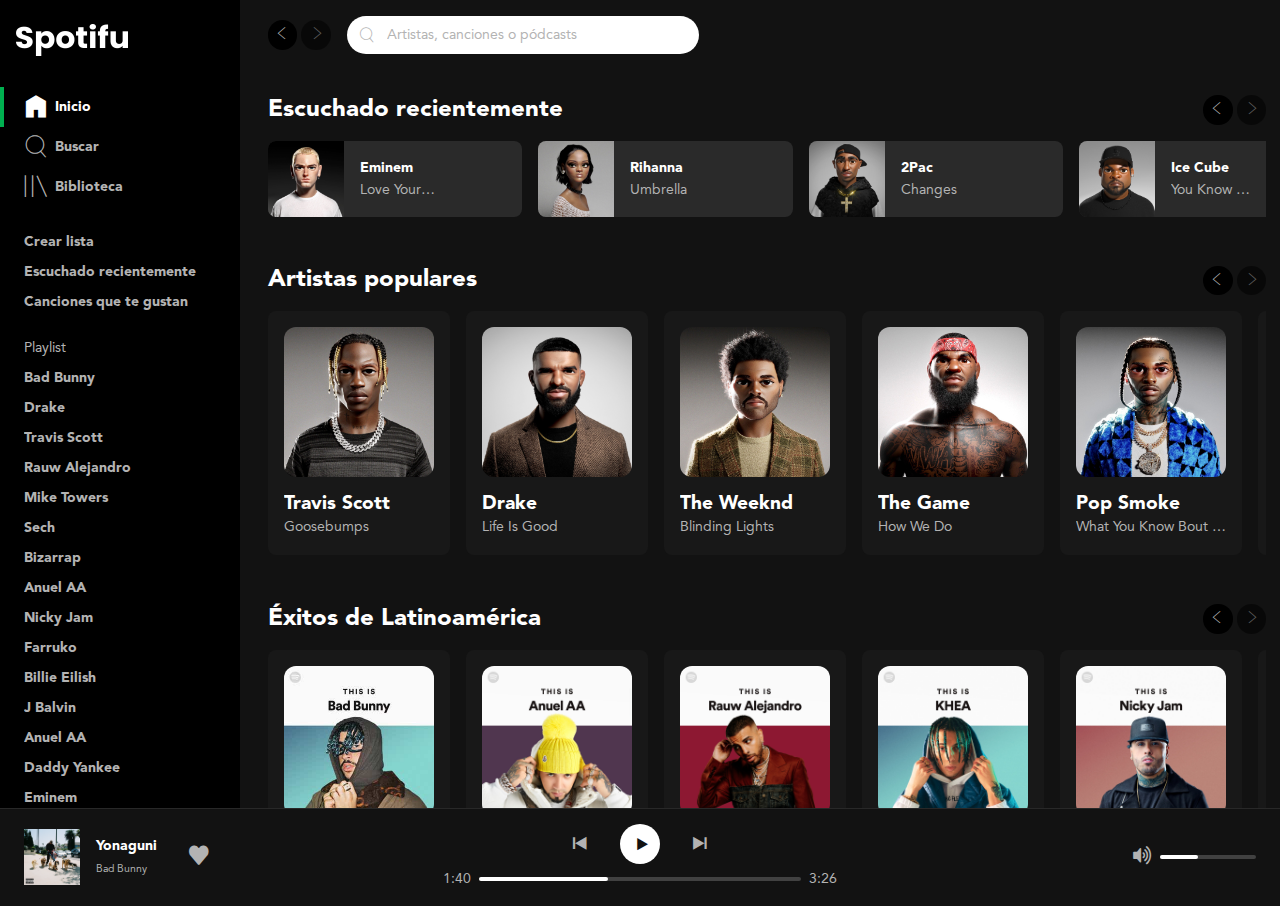
==== commit a1788553: "Update index.html" ====
--- a/index.html
+++ b/index.html
@@ -607,7 +607,7 @@
                                 </button>
                             </div>
                             <div class="playerPlayback">
-                                <span class="playerPlayback-progresTime">01:40</span>
+                                <span class="playerPlayback-progresTime">1:40</span>
                                 <div class="playerPlayback-slider">
                                     <div class="slider">
                                         <div class="slider-progress">
@@ -615,7 +615,7 @@
                                         </div>
                                     </div>
                                 </div>
-                                <span class="playerPlayback-progresTime">01:40</span>
+                                <span class="playerPlayback-progresTime">3:26</span>
                             </div>
                         </div>
                     </div>
@@ -639,4 +639,4 @@
         </div>
     </div>
 </body>
-</html>+</html>
--- a/css/index.css
+++ b/css/index.css
@@ -0,0 +1,44 @@
+@import url(./icons.css);
+@import url(./fonts.css);
+@import url(./body.css);
+@import url(./link.css);
+@import url(./button-icon.css);
+@import url(./sidebar.css);
+@import url(./player.css);
+@import url(./page.css);
+@import url(./layout.css);
+@import url(./scrollbar.css);
+
+@import url(./playlistHeader.css);
+@import url(./playlistTable.css);
+@import url(./playlistA.css);
+@import url(./LayoutHeader.css);
+
+
+
+
+:root {
+    --green: #00b050; 
+    --white: #ffffff; 
+    --gray10: #b3b3b3; 
+    --gray20: #737373; 
+    --gray30: #282828; 
+    --gray40: #181818; 
+    --gray50: #121212; 
+    --gray60: #000000;
+    --FontFamily: Avenir, Helvetica, Sans-serif;
+    --headline1: bold 2rem/normal var(--FontFamily); 
+    --headline2: bold 1.5rem/1.75rem var(--FontFamily); 
+    /* --subtitle2: roman 0.75rem/normal var(--baseFontFamily);  */
+    --basefont-bold: bold 0.875rem/1.375rem var(--FontFamily); 
+    --basefont-normal: normal 0.875rem/1.375rem var(--FontFamily); 
+    --basefont-small: normal 0.75em/normal var(--FontFamily); 
+    --button: bold 0.875rem/1rem var(--FontFamily); 
+    ;   
+}
+
+@media screen and  (min-width: 1440px) {
+    :root {
+      font-size: 18px;
+    }
+  }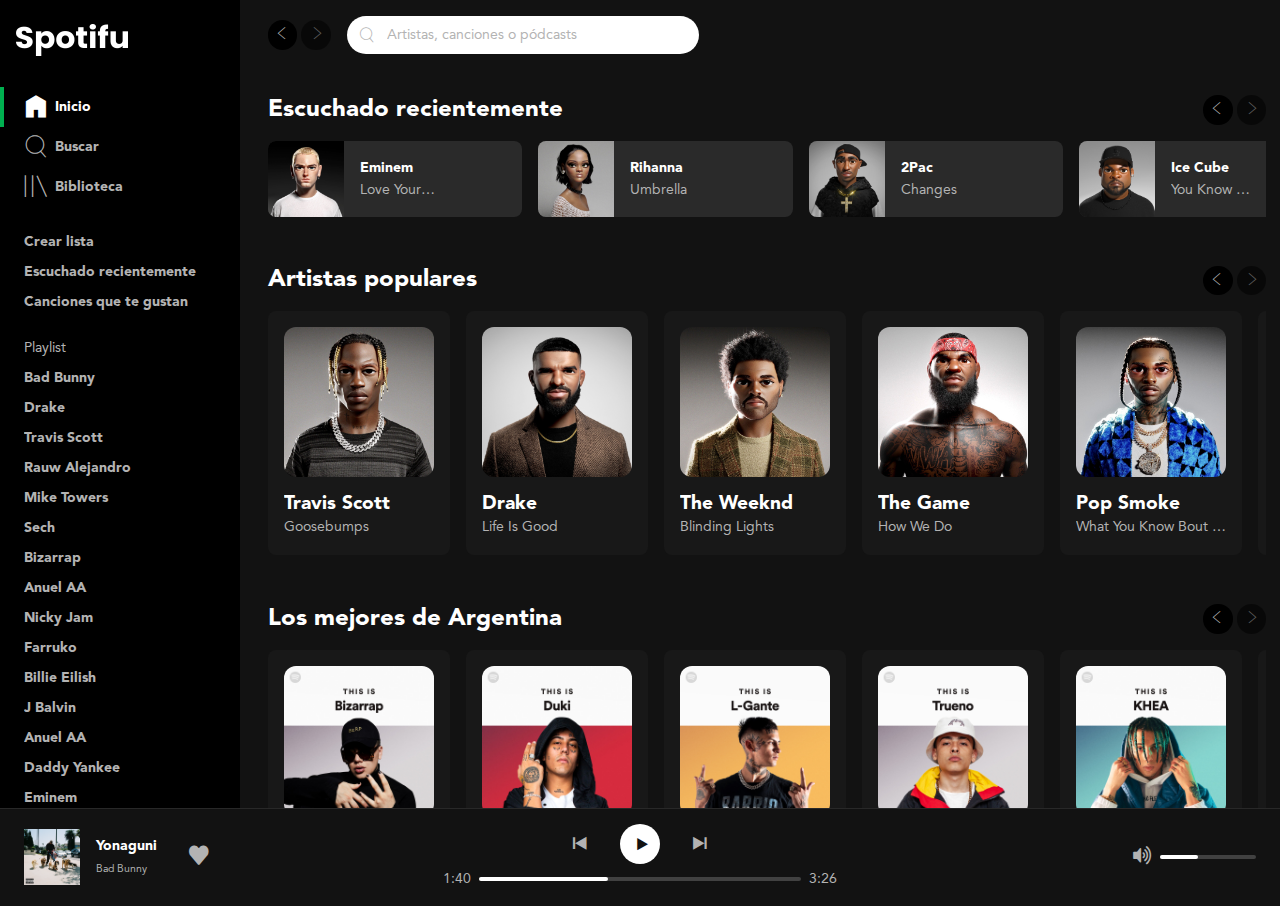
==== commit d52c783e: "Add files via upload" ====
--- a/index.html
+++ b/index.html
@@ -19,7 +19,7 @@
             <div class="layout-sidebar">
                 <div class="sidebar">
                     <header class="logo" role="banner">
-                        <a href="/" aria-current="page">
+                        <a href="index.html" aria-current="page">
                             <img src="./images/spotifu-logo.png" class="logo-image" width="112" height="32px" alt="Logo de Spotifu">
                         </a>
                     </header>
@@ -307,7 +307,7 @@
 
                         <section class="playlistList" aria-labelledby="region3">
                             <div class="playlistList-top">
-                                <h2 class="playlistList-title" id="region3">Éxitos de Latinoamérica</h2>
+                                <h2 class="playlistList-title" id="region3">Los mejores de Argentina</h2>
                                 <div class="navigation">
                                     <button class="navigation-prev" aria-label="Volver" title="Volver">
                                         <i class="icon-arrowLeft" aria-hidden="true"></i>
@@ -321,34 +321,45 @@
                                 <div class="playlistList-container">
                                     <div class="playlistA">
                                         <div class="playlistA-cover">
-                                            <img src="./images/badbunnyArtist.jpg" width="150px" height="150px" alt="Bad Bunny">
-                                            <button class="buttonIcon is-green" aria-label="Reproducir" title="Reproducir">
-                                                <i class="icon-play" aria-hidden="true"></i>
-                                            </button>
-                                        </div>
-                                        <h3 class="playlistA-title">Bad Bunny</h3>
-                                        <!-- <h4 class="playlistA-description"></h4> -->
-                                    </div>
-
-                                    <div class="playlistA">
-                                        <div class="playlistA-cover">
-                                            <img src="./images/anuelaaArtist.jpg" width="150px" height="150px" alt=">Anuel AA">
-                                            <button class="buttonIcon is-green" aria-label="Reproducir" title="Reproducir">
-                                                <i class="icon-play" aria-hidden="true"></i>
-                                            </button>
-                                        </div>
-                                        <h3 class="playlistA-title">Anuel AA</h3>
+                                            <img src="./images/bizarrapArtist.jpg" width="150px" height="150px" alt="Bizarrap">
+                                            <button class="buttonIcon is-green" aria-label="Reproducir" title="Reproducir">
+                                                <i class="icon-play" aria-hidden="true"></i>
+                                            </button>
+                                        </div>
+                                        <h3 class="playlistA-title">Bizarrap</h3>
+                                        <!-- <h4 class="playlistA-description"></h4> -->
+                                    </div>
+
+                                    <div class="playlistA">
+                                        <div class="playlistA-cover">
+                                            <img src="./images/dukiArtist.jpg" width="150px" height="150px" alt=">Duki">
+                                            <button class="buttonIcon is-green" aria-label="Reproducir" title="Reproducir">
+                                                <i class="icon-play" aria-hidden="true"></i>
+                                            </button>
+                                        </div>
+                                        <h3 class="playlistA-title">Duki</h3>
                                         <!-- <h4 class="playlistA-description"></h4> -->
                                     </div>
                                     
                                     <div class="playlistA">
                                         <div class="playlistA-cover">
-                                            <img src="./images/rauwalejandroArtist.jpg" width="150px" height="150px" alt="Rauw Alejandro">
-                                            <button class="buttonIcon is-green" aria-label="Reproducir" title="Reproducir">
-                                                <i class="icon-play" aria-hidden="true"></i>
-                                            </button>
-                                        </div>
-                                        <h3 class="playlistA-title">Rauw Alejandro</h3>
+                                            <img src="./images/lganteArtist.jpg" width="150px" height="150px" alt="L-Gante">
+                                            <button class="buttonIcon is-green" aria-label="Reproducir" title="Reproducir">
+                                                <i class="icon-play" aria-hidden="true"></i>
+                                            </button>
+                                        </div>
+                                        <h3 class="playlistA-title">L-Gante</h3>
+                                        <!-- <h4 class="playlistA-description"></h4> -->
+                                    </div>
+
+                                    <div class="playlistA">
+                                        <div class="playlistA-cover">
+                                            <img src="./images/truenoArtist.jpg" width="150px" height="150px" alt="Trueno">
+                                            <button class="buttonIcon is-green" aria-label="Reproducir" title="Reproducir">
+                                                <i class="icon-play" aria-hidden="true"></i>
+                                            </button>
+                                        </div>
+                                        <h3 class="playlistA-title">Trueno</h3>
                                         <!-- <h4 class="playlistA-description"></h4> -->
                                     </div>
                         
@@ -365,45 +376,45 @@
                         
                                     <div class="playlistA">
                                         <div class="playlistA-cover">
-                                            <img src="./images/nickyjamArtist.jpg" width="150px" height="150px" alt="Nicky Jam">
-                                            <button class="buttonIcon is-green" aria-label="Reproducir" title="Reproducir">
-                                                <i class="icon-play" aria-hidden="true"></i>
-                                            </button>
-                                        </div>
-                                        <h3 class="playlistA-title">Nicky Jam</h3>
-                                        <!-- <h4 class="playlistA-description"></h4> -->
-                                    </div>
-                        
-                                    <div class="playlistA">
-                                        <div class="playlistA-cover">
-                                            <img src="./images/wosArtist.jpg" width="150px" height="150px" alt="Wos">
-                                            <button class="buttonIcon is-green" aria-label="Reproducir" title="Reproducir">
-                                                <i class="icon-play" aria-hidden="true"></i>
-                                            </button>
-                                        </div>
-                                        <h3 class="playlistA-title">Wos</h3>
-                                        <!-- <h4 class="playlistA-description"></h4> -->
-                                    </div>
-                        
-                                    <div class="playlistA">
-                                        <div class="playlistA-cover">
-                                            <img src="./images/ozunaArtist.jpg" width="150px" height="150px" alt="Ozuna">
-                                            <button class="buttonIcon is-green" aria-label="Reproducir" title="Reproducir">
-                                                <i class="icon-play" aria-hidden="true"></i>
-                                            </button>
-                                        </div>
-                                        <h3 class="playlistA-title">Ozuna</h3>
-                                        <!-- <h4 class="playlistA-description"></h4> -->
-                                    </div>
-                        
-                                    <div class="playlistA">
-                                        <div class="playlistA-cover">
-                                            <img src="./images/lunayArtist.jpg" width="150px" height="150px" alt="Lunay">
-                                            <button class="buttonIcon is-green" aria-label="Reproducir" title="Reproducir">
-                                                <i class="icon-play" aria-hidden="true"></i>
-                                            </button>
-                                        </div>
-                                        <h3 class="playlistA-title">Lunay</h3>
+                                            <img src="./images/tiagopzkArtist.jpg" width="150px" height="150px" alt="Tiago PZK">
+                                            <button class="buttonIcon is-green" aria-label="Reproducir" title="Reproducir">
+                                                <i class="icon-play" aria-hidden="true"></i>
+                                            </button>
+                                        </div>
+                                        <h3 class="playlistA-title">Tiago PSK</h3>
+                                        <!-- <h4 class="playlistA-description"></h4> -->
+                                    </div>
+                        
+                                    <div class="playlistA">
+                                        <div class="playlistA-cover">
+                                            <img src="./images/nickinicoleArtist.jpg" width="150px" height="150px" alt="Nicki Nicole">
+                                            <button class="buttonIcon is-green" aria-label="Reproducir" title="Reproducir">
+                                                <i class="icon-play" aria-hidden="true"></i>
+                                            </button>
+                                        </div>
+                                        <h3 class="playlistA-title">Nicki Nicole</h3>
+                                        <!-- <h4 class="playlistA-description"></h4> -->
+                                    </div>
+                        
+                                    <div class="playlistA">
+                                        <div class="playlistA-cover">
+                                            <img src="./images/paulolondraArtist.jpg" width="150px" height="150px" alt="Paulo Londra">
+                                            <button class="buttonIcon is-green" aria-label="Reproducir" title="Reproducir">
+                                                <i class="icon-play" aria-hidden="true"></i>
+                                            </button>
+                                        </div>
+                                        <h3 class="playlistA-title">Paulo Londra</h3>
+                                        <!-- <h4 class="playlistA-description"></h4> -->
+                                    </div>
+                        
+                                    <div class="playlistA">
+                                        <div class="playlistA-cover">
+                                            <img src="./images/mariabecerraArtist.jpg" width="150px" height="150px" alt="Maria Becerra">
+                                            <button class="buttonIcon is-green" aria-label="Reproducir" title="Reproducir">
+                                                <i class="icon-play" aria-hidden="true"></i>
+                                            </button>
+                                        </div>
+                                        <h3 class="playlistA-title">Maria Becerra</h3>
                                         <!-- <h4 class="playlistA-description"></h4> -->
                                     </div>
                                 </div>
@@ -412,7 +423,217 @@
 
                         <section class="playlistList" aria-labelledby="region4">
                             <div class="playlistList-top">
-                                <h2 class="playlistList-title" id="region4">Ejercicio</h2>
+                                <h2 class="playlistList-title" id="region4">Top mundial</h2>
+                                <div class="navigation">
+                                    <button class="navigation-prev" aria-label="Volver" title="Volver">
+                                        <i class="icon-arrowLeft" aria-hidden="true"></i>
+                                    </button>
+                                    <button class="navigation-next" disabled aria-label="Avanzar" title="Avanzar">
+                                        <i class="icon-arrowRight" aria-hidden="true"></i>
+                                    </button>
+                                </div>
+                            </div>
+                            <div class="playlist-container">
+                                <div class="playlistList-container">
+                                    <div class="playlistA">
+                                        <div class="playlistA-cover">
+                                            <img src="./images/marshmelloArtist.jpg" width="150px" height="150px" alt="Marshmello">
+                                            <button class="buttonIcon is-green" aria-label="Reproducir" title="Reproducir">
+                                                <i class="icon-play" aria-hidden="true"></i>
+                                            </button>
+                                        </div>
+                                        <h3 class="playlistA-title">Marshmello</h3>
+                                        <!-- <h4 class="playlistA-description"></h4> -->
+                                    </div>
+
+                                    <div class="playlistA">
+                                        <div class="playlistA-cover">
+                                            <img src="./images/arianagrandeArtist.jpg" width="150px" height="150px" alt=">Ariana Grande">
+                                            <button class="buttonIcon is-green" aria-label="Reproducir" title="Reproducir">
+                                                <i class="icon-play" aria-hidden="true"></i>
+                                            </button>
+                                        </div>
+                                        <h3 class="playlistA-title">Ariana Grande</h3>
+                                        <!-- <h4 class="playlistA-description"></h4> -->
+                                    </div>
+                                    
+                                    <div class="playlistA">
+                                        <div class="playlistA-cover">
+                                            <img src="./images/edsheeranArtist.jpg" width="150px" height="150px" alt="Ed Sheeran">
+                                            <button class="buttonIcon is-green" aria-label="Reproducir" title="Reproducir">
+                                                <i class="icon-play" aria-hidden="true"></i>
+                                            </button>
+                                        </div>
+                                        <h3 class="playlistA-title">Ed Sheeran</h3>
+                                        <!-- <h4 class="playlistA-description"></h4> -->
+                                    </div>
+                        
+                                    <div class="playlistA">
+                                        <div class="playlistA-cover">
+                                            <img src="./images/zaynArtist.jpg" width="150px" height="150px" alt="ZAYN">
+                                            <button class="buttonIcon is-green" aria-label="Reproducir" title="Reproducir">
+                                                <i class="icon-play" aria-hidden="true"></i>
+                                            </button>
+                                        </div>
+                                        <h3 class="playlistA-title">ZAYN</h3>
+                                        <!-- <h4 class="playlistA-description"></h4> -->
+                                    </div>
+                        
+                                    <div class="playlistA">
+                                        <div class="playlistA-cover">
+                                            <img src="./images/PNLArtist.jpg" width="150px" height="150px" alt="PNL">
+                                            <button class="buttonIcon is-green" aria-label="Reproducir" title="Reproducir">
+                                                <i class="icon-play" aria-hidden="true"></i>
+                                            </button>
+                                        </div>
+                                        <h3 class="playlistA-title">PNL</h3>
+                                        <!-- <h4 class="playlistA-description"></h4> -->
+                                    </div>
+
+                                    <div class="playlistA">
+                                        <div class="playlistA-cover">
+                                            <img src="./images/alanwalkerArtist.jpg" width="150px" height="150px" alt="Alan Walker">
+                                            <button class="buttonIcon is-green" aria-label="Reproducir" title="Reproducir">
+                                                <i class="icon-play" aria-hidden="true"></i>
+                                            </button>
+                                        </div>
+                                        <h3 class="playlistA-title">Alan Walker</h3>
+                                        <!-- <h4 class="playlistA-description"></h4> -->
+                                    </div>
+                        
+                                    <div class="playlistA">
+                                        <div class="playlistA-cover">
+                                            <img src="./images/billieeilishArtist.jpg" width="150px" height="150px" alt="Billie Eilish">
+                                            <button class="buttonIcon is-green" aria-label="Reproducir" title="Reproducir">
+                                                <i class="icon-play" aria-hidden="true"></i>
+                                            </button>
+                                        </div>
+                                        <h3 class="playlistA-title">Billie Eilish</h3>
+                                        <!-- <h4 class="playlistA-description"></h4> -->
+                                    </div>
+
+                                    <div class="playlistA">
+                                        <div class="playlistA-cover">
+                                            <img src="./images/rosaliaArtist.jpg" width="150px" height="150px" alt="Rosalía">
+                                            <button class="buttonIcon is-green" aria-label="Reproducir" title="Reproducir">
+                                                <i class="icon-play" aria-hidden="true"></i>
+                                            </button>
+                                        </div>
+                                        <h3 class="playlistA-title">Rosalía</h3>
+                                        <!-- <h4 class="playlistA-description"></h4> -->
+                                    </div>
+
+                                    <div class="playlistA">
+                                        <div class="playlistA-cover">
+                                            <img src="./images/selenagomezArtist.jpg" width="150px" height="150px" alt="Selena Gomez">
+                                            <button class="buttonIcon is-green" aria-label="Reproducir" title="Reproducir">
+                                                <i class="icon-play" aria-hidden="true"></i>
+                                            </button>
+                                        </div>
+                                        <h3 class="playlistA-title">Selena Gomez</h3>
+                                        <!-- <h4 class="playlistA-description"></h4> -->
+                                    </div>
+                                </div>
+                            </div>
+                        </section>
+
+                        <section class="playlistList" aria-labelledby="region5">
+                            <div class="playlistList-top">
+                                <h2 class="playlistList-title" id="region5">Éxitos de Latinoamérica</h2>
+                                <div class="navigation">
+                                    <button class="navigation-prev" aria-label="Volver" title="Volver">
+                                        <i class="icon-arrowLeft" aria-hidden="true"></i>
+                                    </button>
+                                    <button class="navigation-next" disabled aria-label="Avanzar" title="Avanzar">
+                                        <i class="icon-arrowRight" aria-hidden="true"></i>
+                                    </button>
+                                </div>
+                            </div>
+                            <div class="playlist-container">
+                                <div class="playlistList-container">
+                                    <div class="playlistA">
+                                        <div class="playlistA-cover">
+                                            <img src="./images/badbunnyArtist.jpg" width="150px" height="150px" alt="Bad Bunny">
+                                            <button class="buttonIcon is-green" aria-label="Reproducir" title="Reproducir">
+                                                <i class="icon-play" aria-hidden="true"></i>
+                                            </button>
+                                        </div>
+                                        <h3 class="playlistA-title">Bad Bunny</h3>
+                                        <!-- <h4 class="playlistA-description"></h4> -->
+                                    </div>
+
+                                    <div class="playlistA">
+                                        <div class="playlistA-cover">
+                                            <img src="./images/anuelaaArtist.jpg" width="150px" height="150px" alt=">Anuel AA">
+                                            <button class="buttonIcon is-green" aria-label="Reproducir" title="Reproducir">
+                                                <i class="icon-play" aria-hidden="true"></i>
+                                            </button>
+                                        </div>
+                                        <h3 class="playlistA-title">Anuel AA</h3>
+                                        <!-- <h4 class="playlistA-description"></h4> -->
+                                    </div>
+                                    
+                                    <div class="playlistA">
+                                        <div class="playlistA-cover">
+                                            <img src="./images/rauwalejandroArtist.jpg" width="150px" height="150px" alt="Rauw Alejandro">
+                                            <button class="buttonIcon is-green" aria-label="Reproducir" title="Reproducir">
+                                                <i class="icon-play" aria-hidden="true"></i>
+                                            </button>
+                                        </div>
+                                        <h3 class="playlistA-title">Rauw Alejandro</h3>
+                                        <!-- <h4 class="playlistA-description"></h4> -->
+                                    </div>
+                        
+                                    <div class="playlistA">
+                                        <div class="playlistA-cover">
+                                            <img src="./images/nickyjamArtist.jpg" width="150px" height="150px" alt="Nicky Jam">
+                                            <button class="buttonIcon is-green" aria-label="Reproducir" title="Reproducir">
+                                                <i class="icon-play" aria-hidden="true"></i>
+                                            </button>
+                                        </div>
+                                        <h3 class="playlistA-title">Nicky Jam</h3>
+                                        <!-- <h4 class="playlistA-description"></h4> -->
+                                    </div>
+                        
+                                    <div class="playlistA">
+                                        <div class="playlistA-cover">
+                                            <img src="./images/karolgArtist.jpg" width="150px" height="150px" alt="Karol G">
+                                            <button class="buttonIcon is-green" aria-label="Reproducir" title="Reproducir">
+                                                <i class="icon-play" aria-hidden="true"></i>
+                                            </button>
+                                        </div>
+                                        <h3 class="playlistA-title">Karol G</h3>
+                                        <!-- <h4 class="playlistA-description"></h4> -->
+                                    </div>
+
+                                    <div class="playlistA">
+                                        <div class="playlistA-cover">
+                                            <img src="./images/ozunaArtist.jpg" width="150px" height="150px" alt="Ozuna">
+                                            <button class="buttonIcon is-green" aria-label="Reproducir" title="Reproducir">
+                                                <i class="icon-play" aria-hidden="true"></i>
+                                            </button>
+                                        </div>
+                                        <h3 class="playlistA-title">Ozuna</h3>
+                                        <!-- <h4 class="playlistA-description"></h4> -->
+                                    </div>
+                        
+                                    <div class="playlistA">
+                                        <div class="playlistA-cover">
+                                            <img src="./images/lunayArtist.jpg" width="150px" height="150px" alt="Lunay">
+                                            <button class="buttonIcon is-green" aria-label="Reproducir" title="Reproducir">
+                                                <i class="icon-play" aria-hidden="true"></i>
+                                            </button>
+                                        </div>
+                                        <h3 class="playlistA-title">Lunay</h3>
+                                        <!-- <h4 class="playlistA-description"></h4> -->
+                                    </div>
+                                </div>
+                            </div>
+                        </section>
+
+                        <section class="playlistList" aria-labelledby="region6">
+                            <div class="playlistList-top">
+                                <h2 class="playlistList-title" id="region6">Ejercicio</h2>
                                 <!-- <div class="navigation">
                                     <button class="navigation-prev" aria-label="Volver" title="Volver">
                                         <i class="icon-arrowLeft" aria-hidden="true"></i>
@@ -639,4 +860,4 @@
         </div>
     </div>
 </body>
-</html>
+</html>